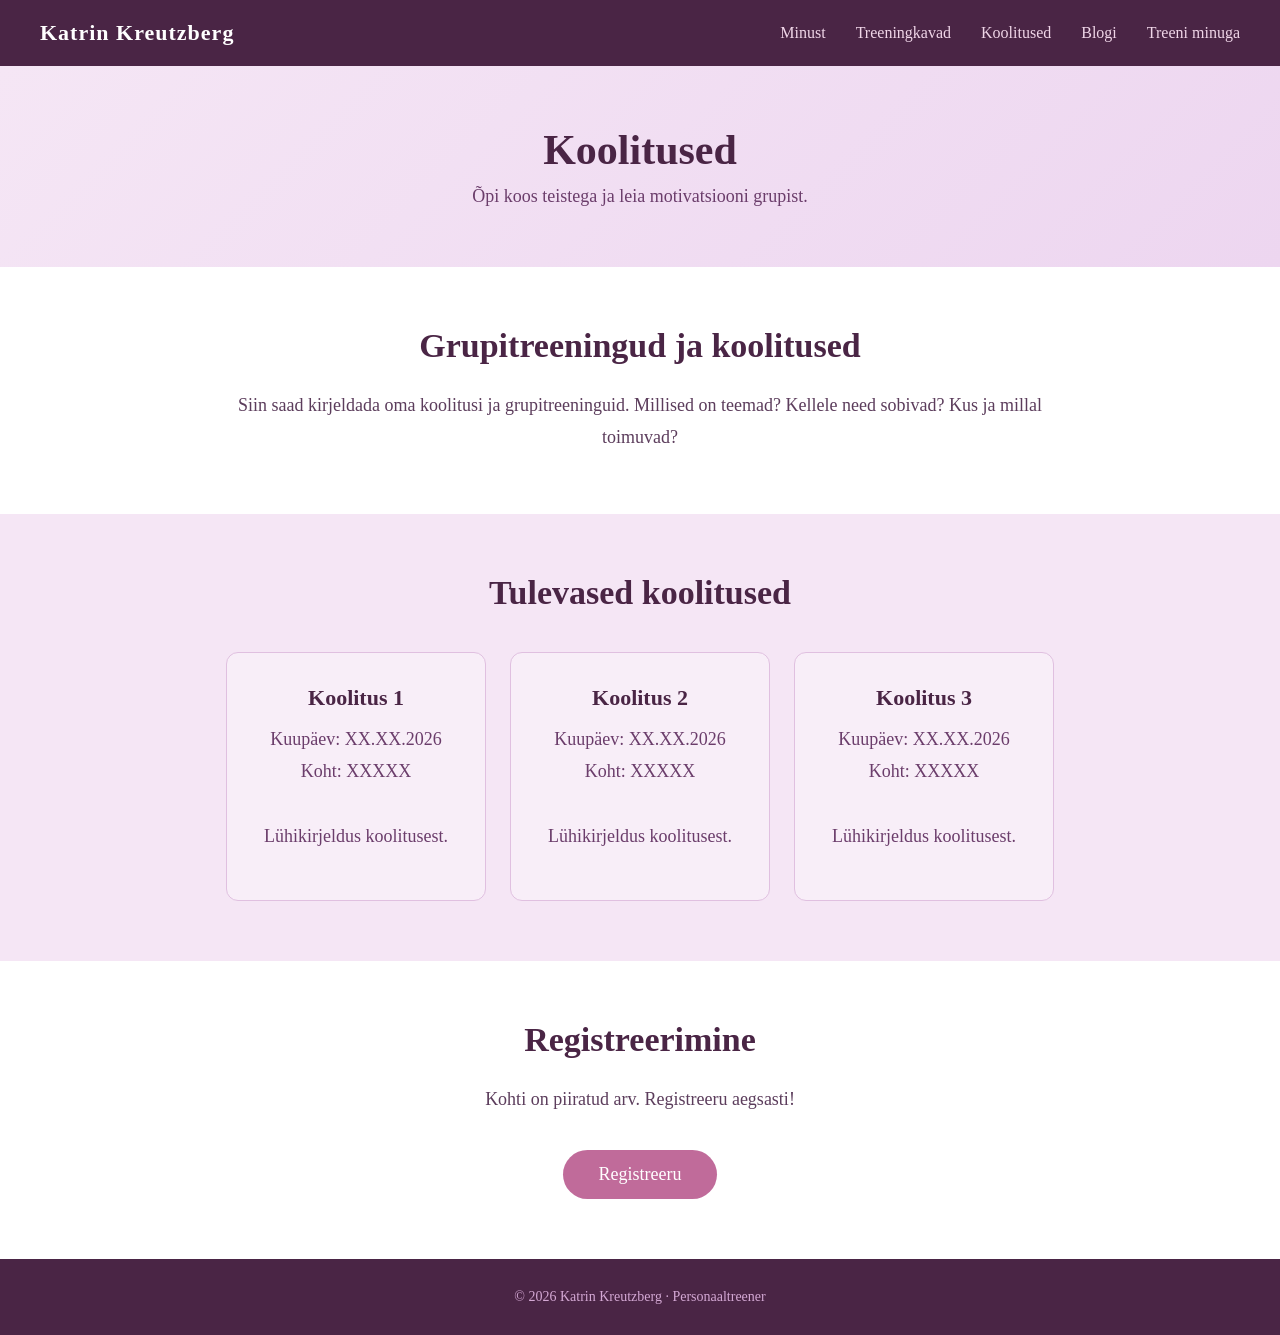
==== koolitused.html @ 34d63082 "Uued lehed ja roosakas-lilla kujundus" ====
<!DOCTYPE html>
<html lang="et">
<head>
    <meta charset="UTF-8">
    <meta name="viewport" content="width=device-width, initial-scale=1.0">
    <title>Koolitused — Katrin Kreutzberg</title>
    <link rel="stylesheet" href="style.css">
</head>
<body>

    <nav>
        <a class="logo" href="index.html">Katrin Kreutzberg</a>
        <ul>
            <li><a href="minust.html">Minust</a></li>
            <li><a href="treeningkavad.html">Treeningkavad</a></li>
            <li><a href="koolitused.html">Koolitused</a></li>
            <li><a href="blogi.html">Blogi</a></li>
            <li><a href="treeni-minuga.html">Treeni minuga</a></li>
        </ul>
    </nav>

    <section class="lehe-pealkiri">
        <h1>Koolitused</h1>
        <p>Õpi koos teistega ja leia motivatsiooni grupist.</p>
    </section>

    <section class="jaotis">
        <h2>Grupitreeningud ja koolitused</h2>
        <p>
            Siin saad kirjeldada oma koolitusi ja grupitreeninguid.
            Millised on teemad? Kellele need sobivad? Kus ja millal toimuvad?
        </p>
    </section>

    <section class="riba">
        <h2>Tulevased koolitused</h2>
        <div class="kaardid">
            <div class="kaart">
                <h3>Koolitus 1</h3>
                <p>Kuupäev: XX.XX.2026<br>Koht: XXXXX<br><br>Lühikirjeldus koolitusest.</p>
            </div>
            <div class="kaart">
                <h3>Koolitus 2</h3>
                <p>Kuupäev: XX.XX.2026<br>Koht: XXXXX<br><br>Lühikirjeldus koolitusest.</p>
            </div>
            <div class="kaart">
                <h3>Koolitus 3</h3>
                <p>Kuupäev: XX.XX.2026<br>Koht: XXXXX<br><br>Lühikirjeldus koolitusest.</p>
            </div>
        </div>
    </section>

    <section class="jaotis">
        <h2>Registreerimine</h2>
        <p>Kohti on piiratud arv. Registreeru aegsasti!</p>
        <br>
        <a href="treeni-minuga.html" class="nupp">Registreeru</a>
    </section>

    <footer>
        <p>© 2026 Katrin Kreutzberg · Personaaltreener</p>
    </footer>

</body>
</html>
---- style.css ----
/* =====================
   ÜLDISED SEADED
   ===================== */

* {
    margin: 0;
    padding: 0;
    box-sizing: border-box;
}

body {
    font-family: 'Georgia', serif;
    color: #2C1B33;
    background-color: #fff;
}

/* =====================
   NAVIGATSIOON
   ===================== */

nav {
    display: flex;
    justify-content: space-between;
    align-items: center;
    padding: 20px 40px;
    background-color: #4A2545;
    color: white;
}

.logo {
    font-size: 22px;
    font-weight: bold;
    letter-spacing: 1px;
    color: white;
    text-decoration: none;
}

nav ul {
    list-style: none;
    display: flex;
    gap: 30px;
}

nav ul a {
    color: #F0D6E8;
    text-decoration: none;
    font-size: 16px;
}

nav ul a:hover {
    color: #F4AACC;
}

/* =====================
   PEAJAOTIS (HERO)
   ===================== */

.hero {
    background: linear-gradient(135deg, #F5E6F5, #EDD6F0);
    text-align: center;
    padding: 100px 40px;
}

.hero h1 {
    font-size: 52px;
    margin-bottom: 16px;
    color: #4A2545;
}

.hero h2 {
    font-size: 22px;
    font-weight: normal;
    margin-bottom: 20px;
    color: #6B3D6B;
}

.hero p {
    font-size: 18px;
    margin-bottom: 40px;
    color: #7A4F7A;
}

/* NUPP */
.nupp {
    background-color: #C06B9A;
    color: white;
    padding: 14px 36px;
    text-decoration: none;
    font-size: 18px;
    border-radius: 30px;
    display: inline-block;
}

.nupp:hover {
    background-color: #A0527E;
}

/* =====================
   JAOTISED (sections)
   ===================== */

.jaotis {
    max-width: 900px;
    margin: 60px auto;
    padding: 0 40px;
    text-align: center;
}

.jaotis h2 {
    font-size: 34px;
    margin-bottom: 24px;
    color: #4A2545;
}

.jaotis p {
    font-size: 18px;
    line-height: 1.8;
    color: #5C3D5C;
    margin-bottom: 16px;
}

/* KAARDID (nt teenused) */
.kaardid {
    display: flex;
    gap: 24px;
    justify-content: center;
    flex-wrap: wrap;
    margin-top: 40px;
}

.kaart {
    background-color: #F8EEF8;
    border: 1px solid #E0C0E0;
    border-radius: 12px;
    padding: 32px 28px;
    width: 260px;
    text-align: center;
}

.kaart h3 {
    font-size: 22px;
    color: #4A2545;
    margin-bottom: 12px;
}

.kaart p {
    font-size: 16px;
    color: #6B3D6B;
    line-height: 1.7;
}

/* ROOSA TAUSTAGA RIBA */
.riba {
    background-color: #F5E6F5;
    padding: 60px 40px;
    text-align: center;
}

.riba h2 {
    font-size: 34px;
    color: #4A2545;
    margin-bottom: 20px;
}

.riba p {
    font-size: 18px;
    color: #6B3D6B;
    max-width: 700px;
    margin: 0 auto 16px auto;
    line-height: 1.8;
}

/* KONTAKTVORM */
form {
    max-width: 600px;
    margin: 0 auto;
    text-align: left;
}

form label {
    display: block;
    margin-bottom: 6px;
    font-size: 16px;
    color: #4A2545;
    font-weight: bold;
}

form input,
form textarea {
    width: 100%;
    padding: 12px;
    margin-bottom: 20px;
    border: 1px solid #C9A0C9;
    border-radius: 8px;
    font-size: 16px;
    font-family: 'Georgia', serif;
    background-color: #FDF5FD;
}

form textarea {
    height: 140px;
    resize: vertical;
}

form button {
    background-color: #C06B9A;
    color: white;
    border: none;
    padding: 14px 36px;
    font-size: 18px;
    border-radius: 30px;
    cursor: pointer;
    width: 100%;
}

form button:hover {
    background-color: #A0527E;
}

/* =====================
   LEHE PEALKIRI
   ===================== */

.lehe-pealkiri {
    background: linear-gradient(135deg, #F5E6F5, #EDD6F0);
    text-align: center;
    padding: 60px 40px;
}

.lehe-pealkiri h1 {
    font-size: 42px;
    color: #4A2545;
}

.lehe-pealkiri p {
    font-size: 18px;
    color: #6B3D6B;
    margin-top: 12px;
}

/* =====================
   JALUS (FOOTER)
   ===================== */

footer {
    text-align: center;
    padding: 30px;
    background-color: #4A2545;
    color: #D4A8D4;
    font-size: 14px;
}
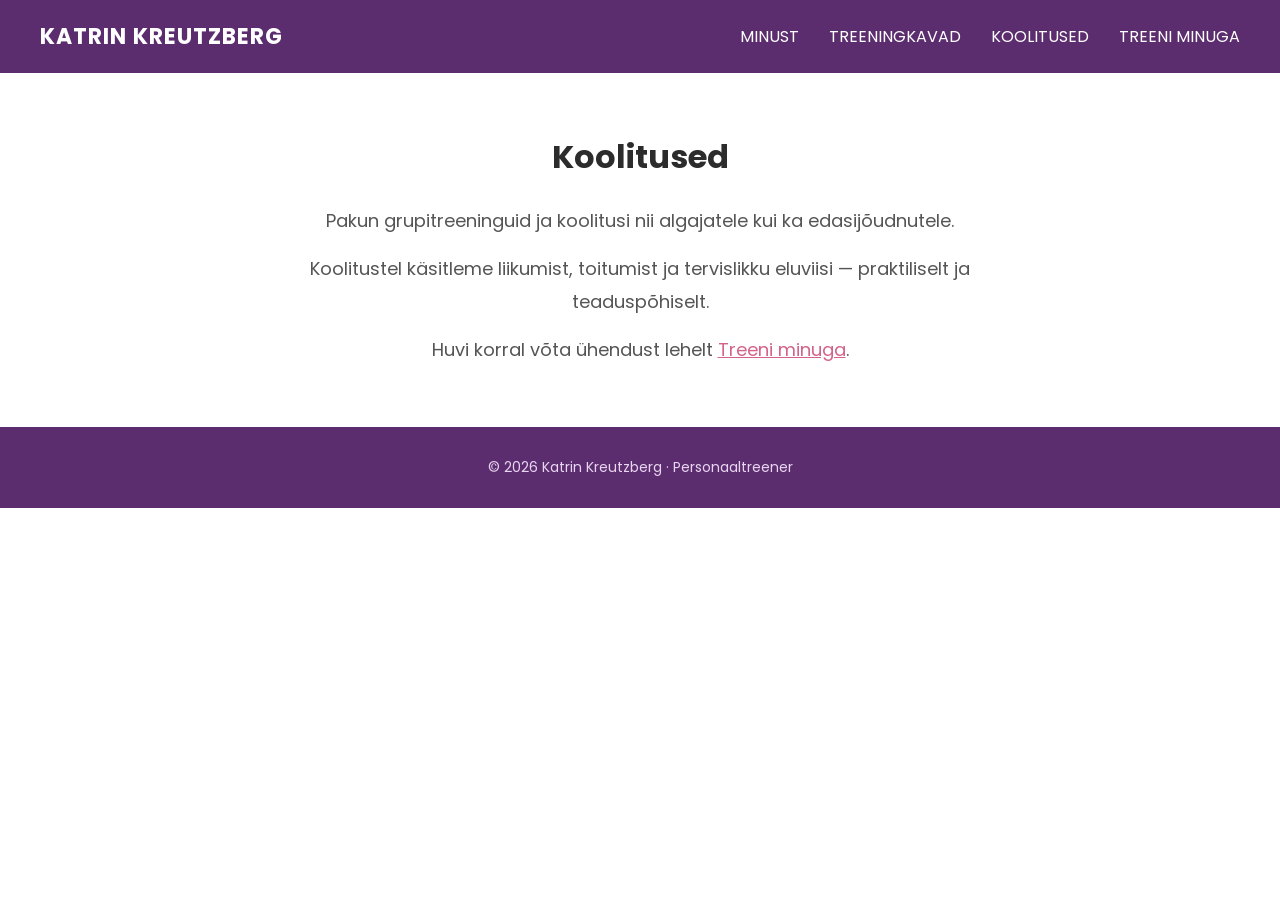
==== commit 54d00ad9: "Lisa uued lehed, värvipalett ja kükikuloendur animatsiooniga - Navigatsioon uuendatud: Minust, Treen" ====
--- a/koolitused.html
+++ b/koolitused.html
@@ -4,59 +4,40 @@
     <meta charset="UTF-8">
     <meta name="viewport" content="width=device-width, initial-scale=1.0">
     <title>Koolitused — Katrin Kreutzberg</title>
+    <link rel="preconnect" href="https://fonts.googleapis.com">
+    <link rel="preconnect" href="https://fonts.gstatic.com" crossorigin>
+    <link href="https://fonts.googleapis.com/css2?family=Poppins:wght@300;400;600;700&display=swap" rel="stylesheet">
     <link rel="stylesheet" href="style.css">
 </head>
 <body>
 
+    <!-- NAVIGATSIOON -->
     <nav>
-        <a class="logo" href="index.html">Katrin Kreutzberg</a>
+        <div class="logo">Katrin Kreutzberg</div>
         <ul>
             <li><a href="minust.html">Minust</a></li>
             <li><a href="treeningkavad.html">Treeningkavad</a></li>
             <li><a href="koolitused.html">Koolitused</a></li>
-            <li><a href="blogi.html">Blogi</a></li>
             <li><a href="treeni-minuga.html">Treeni minuga</a></li>
         </ul>
     </nav>
 
-    <section class="lehe-pealkiri">
-        <h1>Koolitused</h1>
-        <p>Õpi koos teistega ja leia motivatsiooni grupist.</p>
-    </section>
-
-    <section class="jaotis">
-        <h2>Grupitreeningud ja koolitused</h2>
+    <!-- SISU -->
+    <section class="tutvustus">
+        <h2>Koolitused</h2>
         <p>
-            Siin saad kirjeldada oma koolitusi ja grupitreeninguid.
-            Millised on teemad? Kellele need sobivad? Kus ja millal toimuvad?
+            Pakun grupitreeninguid ja koolitusi nii algajatele kui ka edasijõudnutele.
+        </p>
+        <p>
+            Koolitustel käsitleme liikumist, toitumist ja tervislikku eluviisi — praktiliselt
+            ja teaduspõhiselt.
+        </p>
+        <p>
+            Huvi korral võta ühendust lehelt <a href="treeni-minuga.html" style="color: #D4638A;">Treeni minuga</a>.
         </p>
     </section>
 
-    <section class="riba">
-        <h2>Tulevased koolitused</h2>
-        <div class="kaardid">
-            <div class="kaart">
-                <h3>Koolitus 1</h3>
-                <p>Kuupäev: XX.XX.2026<br>Koht: XXXXX<br><br>Lühikirjeldus koolitusest.</p>
-            </div>
-            <div class="kaart">
-                <h3>Koolitus 2</h3>
-                <p>Kuupäev: XX.XX.2026<br>Koht: XXXXX<br><br>Lühikirjeldus koolitusest.</p>
-            </div>
-            <div class="kaart">
-                <h3>Koolitus 3</h3>
-                <p>Kuupäev: XX.XX.2026<br>Koht: XXXXX<br><br>Lühikirjeldus koolitusest.</p>
-            </div>
-        </div>
-    </section>
-
-    <section class="jaotis">
-        <h2>Registreerimine</h2>
-        <p>Kohti on piiratud arv. Registreeru aegsasti!</p>
-        <br>
-        <a href="treeni-minuga.html" class="nupp">Registreeru</a>
-    </section>
-
+    <!-- JALUS -->
     <footer>
         <p>© 2026 Katrin Kreutzberg · Personaaltreener</p>
     </footer>
--- a/style.css
+++ b/style.css
@@ -9,8 +9,8 @@
 }
 
 body {
-    font-family: 'Georgia', serif;
-    color: #2C1B33;
+    font-family: 'Poppins', sans-serif;
+    color: #333;
     background-color: #fff;
 }
 
@@ -23,7 +23,7 @@
     justify-content: space-between;
     align-items: center;
     padding: 20px 40px;
-    background-color: #4A2545;
+    background-color: #5C2D6E;
     color: white;
 }
 
@@ -31,8 +31,7 @@
     font-size: 22px;
     font-weight: bold;
     letter-spacing: 1px;
-    color: white;
-    text-decoration: none;
+    text-transform: uppercase;
 }
 
 nav ul {
@@ -42,13 +41,14 @@
 }
 
 nav ul a {
-    color: #F0D6E8;
+    color: white;
     text-decoration: none;
     font-size: 16px;
+    text-transform: uppercase;
 }
 
 nav ul a:hover {
-    color: #F4AACC;
+    color: #E896B8;
 }
 
 /* =====================
@@ -56,186 +56,127 @@
    ===================== */
 
 .hero {
-    background: linear-gradient(135deg, #F5E6F5, #EDD6F0);
+    background-color: #EDE0F5;
     text-align: center;
     padding: 100px 40px;
 }
 
 .hero h1 {
-    font-size: 52px;
+    font-size: 48px;
     margin-bottom: 16px;
-    color: #4A2545;
+    color: #2c2c2c;
 }
 
 .hero h2 {
     font-size: 22px;
     font-weight: normal;
     margin-bottom: 20px;
-    color: #6B3D6B;
+    color: #555;
 }
 
 .hero p {
     font-size: 18px;
     margin-bottom: 40px;
-    color: #7A4F7A;
+    color: #666;
 }
 
 /* NUPP */
 .nupp {
-    background-color: #C06B9A;
+    background-color: #D4638A;
     color: white;
-    padding: 14px 36px;
+    padding: 14px 32px;
     text-decoration: none;
     font-size: 18px;
-    border-radius: 30px;
-    display: inline-block;
+    border-radius: 4px;
 }
 
 .nupp:hover {
-    background-color: #A0527E;
+    background-color: #B84D74;
 }
 
 /* =====================
-   JAOTISED (sections)
+   TUTVUSTUS
    ===================== */
 
-.jaotis {
-    max-width: 900px;
+.tutvustus {
+    max-width: 800px;
     margin: 60px auto;
     padding: 0 40px;
     text-align: center;
 }
 
-.jaotis h2 {
-    font-size: 34px;
+.tutvustus h2 {
+    font-size: 32px;
     margin-bottom: 24px;
-    color: #4A2545;
+    color: #2c2c2c;
 }
 
-.jaotis p {
+.tutvustus p {
     font-size: 18px;
     line-height: 1.8;
-    color: #5C3D5C;
+    color: #555;
     margin-bottom: 16px;
 }
 
-/* KAARDID (nt teenused) */
-.kaardid {
-    display: flex;
-    gap: 24px;
-    justify-content: center;
-    flex-wrap: wrap;
-    margin-top: 40px;
+/* =====================
+   KÜKIKULOENDUR
+   ===================== */
+
+.loendur-sektsioon {
+    text-align: center;
+    padding: 50px 40px;
+    background-color: #f9f4fc;
 }
 
-.kaart {
-    background-color: #F8EEF8;
-    border: 1px solid #E0C0E0;
-    border-radius: 12px;
-    padding: 32px 28px;
-    width: 260px;
-    text-align: center;
+.loendur-tekst {
+    font-size: 20px;
+    color: #5C2D6E;
+    margin-bottom: 20px;
+    font-weight: 600;
 }
 
-.kaart h3 {
-    font-size: 22px;
-    color: #4A2545;
-    margin-bottom: 12px;
+.loendur-kast {
+    display: inline-flex;
+    align-items: center;
+    gap: 20px;
 }
 
-.kaart p {
-    font-size: 16px;
-    color: #6B3D6B;
-    line-height: 1.7;
+.kyki-nupp {
+    background-color: #D4638A;
+    color: white;
+    border: none;
+    padding: 14px 28px;
+    font-size: 18px;
+    font-family: 'Poppins', sans-serif;
+    border-radius: 4px;
+    cursor: pointer;
 }
 
-/* ROOSA TAUSTAGA RIBA */
-.riba {
-    background-color: #F5E6F5;
-    padding: 60px 40px;
-    text-align: center;
+.kyki-nupp:hover {
+    background-color: #B84D74;
 }
 
-.riba h2 {
-    font-size: 34px;
-    color: #4A2545;
-    margin-bottom: 20px;
+.loendur-arv {
+    font-size: 22px;
+    font-weight: 600;
+    color: #5C2D6E;
 }
 
-.riba p {
-    font-size: 18px;
-    color: #6B3D6B;
-    max-width: 700px;
-    margin: 0 auto 16px auto;
-    line-height: 1.8;
+.inimene {
+    font-size: 48px;
+    display: inline-block;
+    transform-origin: bottom center;
 }
 
-/* KONTAKTVORM */
-form {
-    max-width: 600px;
-    margin: 0 auto;
-    text-align: left;
+@keyframes kykk {
+    0%   { transform: scaleY(1) translateY(0); }
+    30%  { transform: scaleY(0.55) translateY(10px); }
+    60%  { transform: scaleY(0.55) translateY(10px); }
+    100% { transform: scaleY(1) translateY(0); }
 }
 
-form label {
-    display: block;
-    margin-bottom: 6px;
-    font-size: 16px;
-    color: #4A2545;
-    font-weight: bold;
-}
-
-form input,
-form textarea {
-    width: 100%;
-    padding: 12px;
-    margin-bottom: 20px;
-    border: 1px solid #C9A0C9;
-    border-radius: 8px;
-    font-size: 16px;
-    font-family: 'Georgia', serif;
-    background-color: #FDF5FD;
-}
-
-form textarea {
-    height: 140px;
-    resize: vertical;
-}
-
-form button {
-    background-color: #C06B9A;
-    color: white;
-    border: none;
-    padding: 14px 36px;
-    font-size: 18px;
-    border-radius: 30px;
-    cursor: pointer;
-    width: 100%;
-}
-
-form button:hover {
-    background-color: #A0527E;
-}
-
-/* =====================
-   LEHE PEALKIRI
-   ===================== */
-
-.lehe-pealkiri {
-    background: linear-gradient(135deg, #F5E6F5, #EDD6F0);
-    text-align: center;
-    padding: 60px 40px;
-}
-
-.lehe-pealkiri h1 {
-    font-size: 42px;
-    color: #4A2545;
-}
-
-.lehe-pealkiri p {
-    font-size: 18px;
-    color: #6B3D6B;
-    margin-top: 12px;
+.kykk-animatsioon {
+    animation: kykk 0.6s ease;
 }
 
 /* =====================
@@ -245,7 +186,7 @@
 footer {
     text-align: center;
     padding: 30px;
-    background-color: #4A2545;
-    color: #D4A8D4;
+    background-color: #5C2D6E;
+    color: #E8D5F0;
     font-size: 14px;
 }
